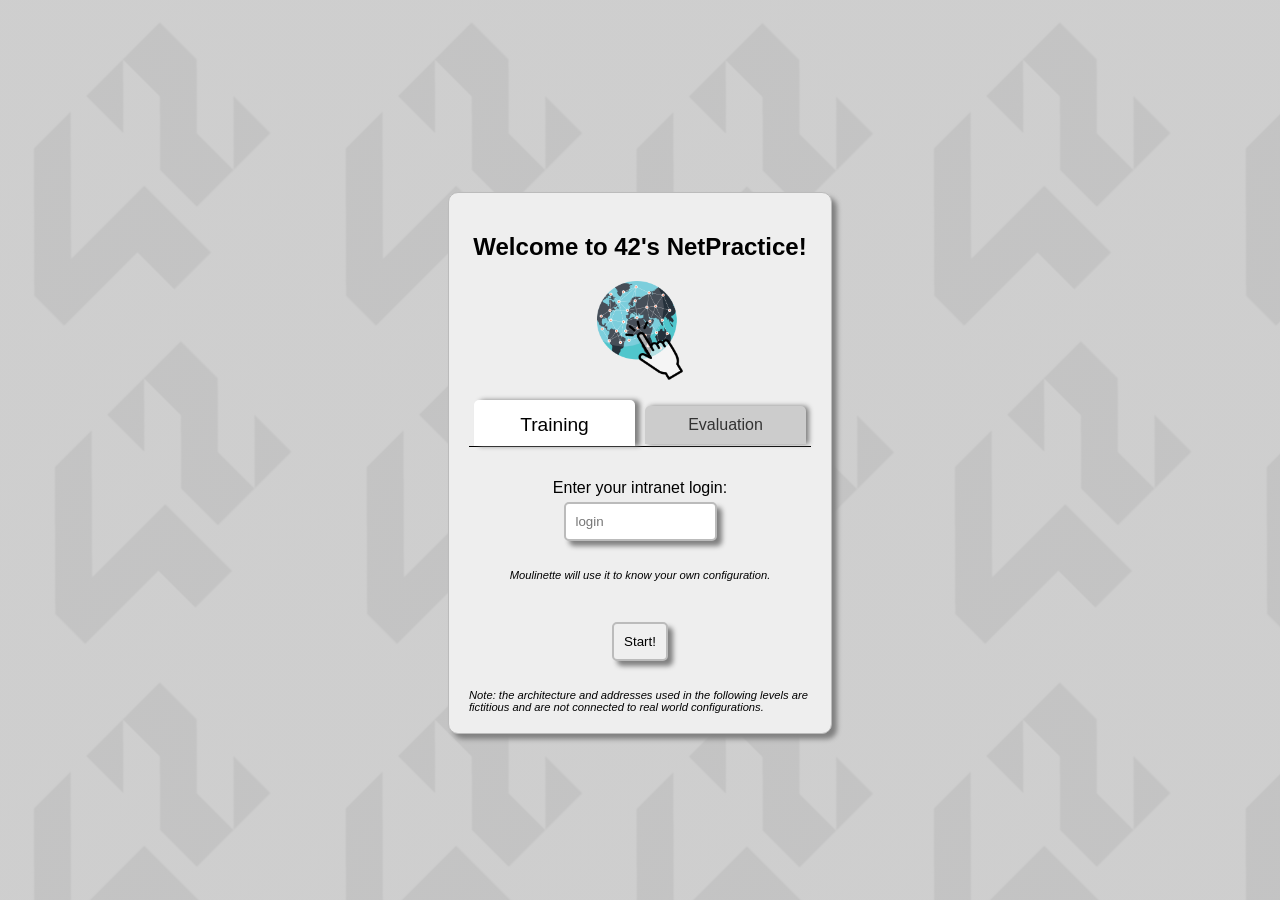
==== index.html @ 5cfabf1b "first commit" ====
<html>
  <head>
    <link rel="stylesheet" type="text/css" href="css/netpractice.css">
    <script src="js/intro.js"></script>
    <meta charset="UTF-8">
  </head>

  <body>
    <div class='intro_div fade-in'>
      <center>
		<h2>Welcome to 42's NetPractice!</h2>
		<img src="img/icon.png">
	  </center>
	  <div class='tabs'>
		<div id="button_0" onclick='showTab(0);'>Training</div>
		<div id="button_1" onclick='showTab(1);'>Evaluation</div>
	  </div>

	  <div id='tab_0' class="tab">
		Enter your intranet login:<br />
		<input id='input_login' type=text size=15 placeholder="login"><br />
		<span class='footnote'>Moulinette will use it to know your own configuration.</span>
		<br /><br />
		<input type=button value="Start!" onclick='save_login();'>
	  </div>
	  <div id='tab_1' class="tab">
		In this evaluation mode, three random levels from 6 to 10 will be offered to be solved in 15 minutes.
		<br /><span class="footnote">&nbsp;</span><br />Good luck!
		<br /><br />
		<input type=button value="Start!" onclick='start_eval();'>
	  </div>

	  <br />
      <span class='footnote'>Note: the architecture and addresses used in the following levels are fictitious and are not connected to real world configurations.</span>
    </div>
	
    <script>
	  document.getElementById('input_login').value = load_login();
	  showTab(0);
	</script>
  </body>
</html>
---- css/netpractice.css ----
/* net Practice CSS */
/* Warning : some parameters are set / modified by script */


body {
    font-family: "Arial", sans-serif;
    padding:0px;
    margin:0px;
	background:	linear-gradient(rgba(204, 204, 204, 0.9), rgba(204, 204, 204, 0.9)), url("../img/site-bg.png");
}


* {
    box-sizing: border-box;
}



.fade-in {
    opacity: 0;
    animation: fadeInUp .6s ease-out forwards;
}

@keyframes fadeInUp {
    from {
        opacity: 0;
        transform: translateY(20px);
    }
    to {
        opacity: 1;
        transform: translateY(0);
    }
}



/* message box in index.html */

.intro_div {
    background-color: #EEEEEE;
    border: 1px solid #BBBBBB;
    border-radius: 10px;
    padding:20px;
    width:30%;
    margin:auto;
    margin-top: 15%;
    /* text-align: left; */
    box-shadow: 5px 5px 5px gray;

}

.intro_div img {
	width: 25%;
}

.intro_div .tabs {
	margin-top: 20px;
	display: flex;
	flex-direction: row;
	width: 100%;
	align-items: center;
	border-bottom: 1px solid black;
	margin-bottom: 2em;
	gap: 10px;
	padding-left: 5px;
	padding-right: 5px;
}

.intro_div .tabs div {
	flex: 1;
	text-align: center;
	padding: 10px;
	border-top-left-radius: 5px;
	border-top-right-radius: 5px;
    box-shadow: 3px 0px 5px gray;
	border: 0px solid white;
	cursor: pointer;
}


.tab {
	display: none;
	align-items: center;
	flex-direction: column;
	text-align: center;
}


	
.intro_div input {
	padding: 10px;
	margin-top: 5px;
	margin-bottom: 10px;
	border-radius: 5px;
    border: 2px solid #BBBBBB;
	box-shadow: 5px 5px 5px gray;
    transition: transform 0.3s ease;
}

.intro_div input:hover {
	box-shadow: 5px 7px 5px gray;
	transform: translate(-2px, -2px);
}

/* goals div */
.goals_div {
	margin: 5px;
    background-color: #FFFFFF;
    width:calc(100% - 10px);
    border:1px solid #BBBBBB;
    border-radius:5px;
    padding: 5px;
	box-shadow: 3px 3px 3px gray;
}

.goals_div h2 {
    margin:5px;
    font-style:italic;
}

.goals_div input {
	padding: 10px;
	margin-top: 5px;
	margin-bottom: 10px;
	border-radius: 5px;
    border: 1px solid #BBBBBB;
	box-shadow: 5px 5px 5px gray;
	transition: transform 0.3s ease;
}

.goals_div input:hover {
	box-shadow: 5px 7px 5px gray;
	transform: translate(-2px, -2px);
}



/* SVG layer */
.svg_layer {
    z-index:-4;
    position:absolute;
    top:0px;
    left:0px;
}


/* logs window */
.logs_div {
    background-color: #cce6ff;
    border:1px solid gray;
    border-top-left-radius:3px;
    border-bottom-left-radius:3px;
    border-bottom-right-radius:3px;
    position:fixed;
    bottom:0px;
    right:0px;
    width:250px;
    height:200px;
    font-size:70%;
	margin: 4px;
	box-shadow: 3px 3px 3px gray;
}

.logs_button {
    background-color: #cce6ff;
    position:absolute;
	top:-20px;
	width: 20px;
	height: 20px;
	right: 0px;
	box-shadow: 3px 0px 3px gray;
    border:1px solid gray;
	border-bottom: 0px solid gray;
	border-top-left-radius: 3px;
	border-top-right-radius: 3px;
	text-align: center;
	vertical-align: middle;
	cursor: pointer;
}

.logs_inner {
	width: 100%;
	height: 100%;
    overflow-y: scroll;
    position:absolute;
	top: 0px;
	left: 0px;
	padding: 3px;
}

/* host div (image) */
.host_div {
    background-size:contain;
    background-repeat: no-repeat;
    background-position: center;
    /* will be updated by script : position, top, left, width, height, background-image */
}


/* host info (name, route) div */
.host_info_div {
    min-width: 170px;
    min-height: 50px;
    background-color:rgba(170, 250, 170, 0.9);
    /* border: 3px solid rgba(150, 150, 255, 0.9); */
	border: 1px solid gray;
    border-radius: 3px;	
	box-shadow: 3px 3px 3px gray;
	padding: 1px;
    /* will be updated by script : position, top, left */
}

.host_info_div table {
	width: 100%;
}
.host_info_div table td {
	text-align:center;
}


.if_tab {
    border-collapse: collapse;
}

/* interface div */
.itf_div {
    min-width: 176px;
    height: 70px;
    background-color: rgba(250, 190, 190, 0.9);
	/* border: 3px solid rgba(150, 150, 150, 0.9); */
	border: 1px solid gray;
    border-radius: 3px;
	box-shadow: 3px 3px 3px gray;
	padding: 1px;
    /* will be updated by script : position, top, left */
}

.itf_div table {
	width:100%;
}
.itf_div table td {
	text-align:center;
}

/* intro footnote */
.footnote {
    font-size:70%;
    font-style:italic;
}
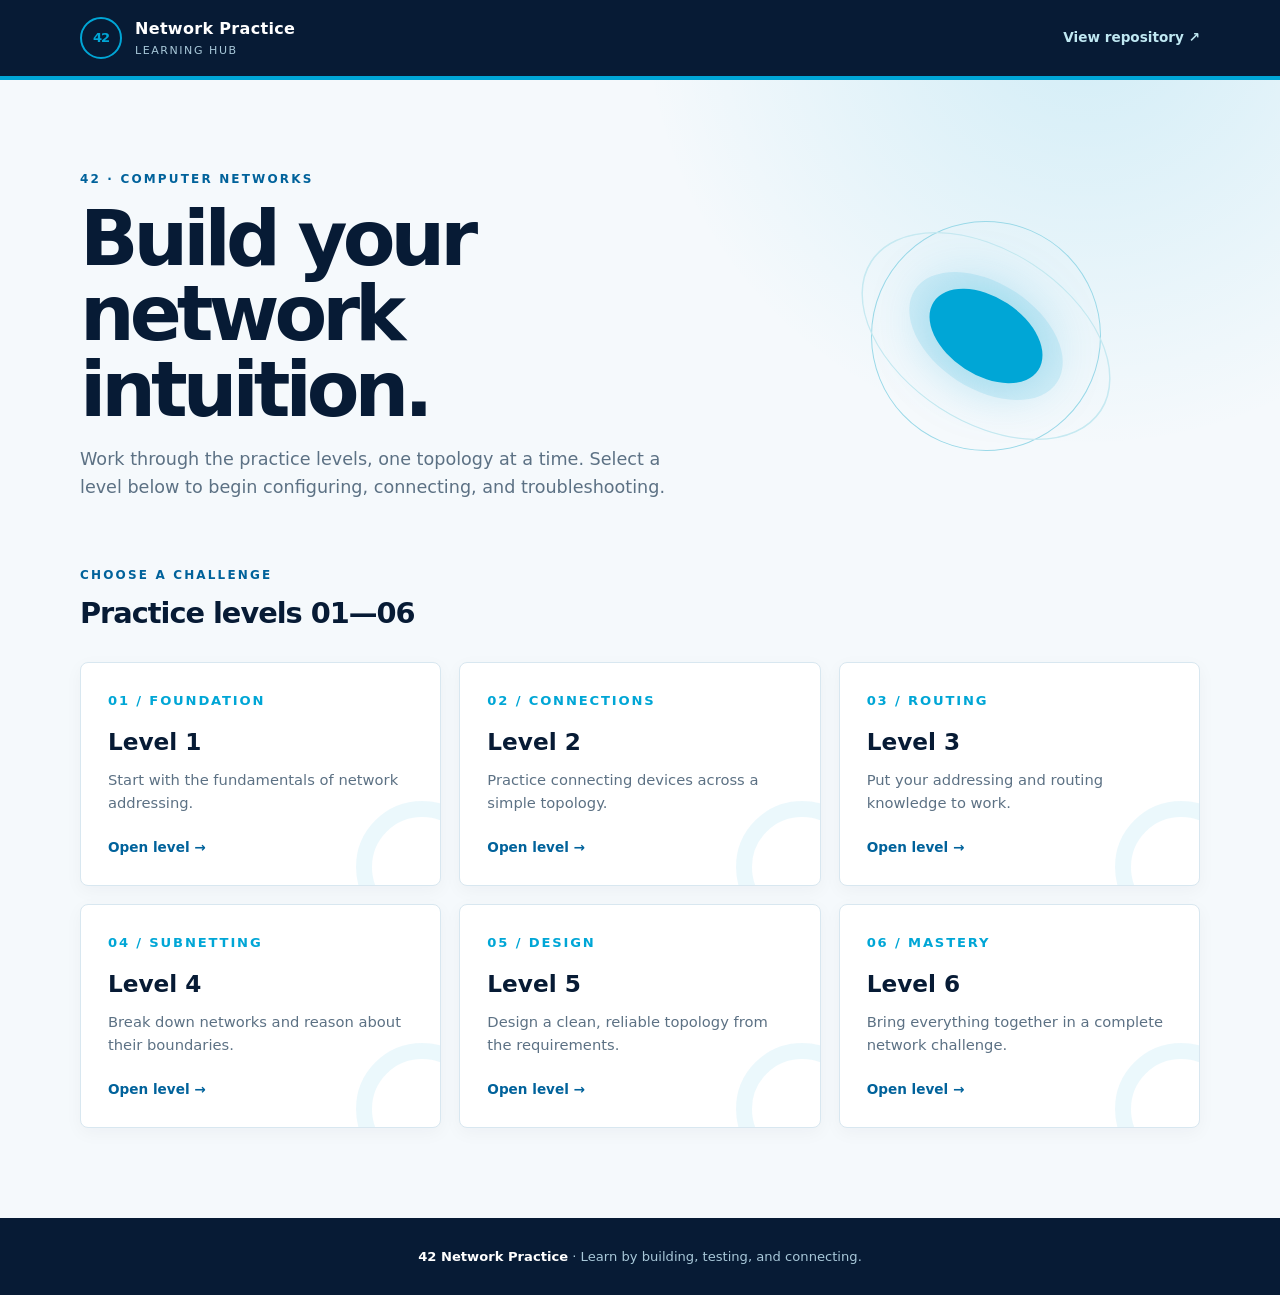
==== commit fcb8e3c6: "Add a polished navigation landing page for network practice levels" ====
--- a/index.html
+++ b/index.html
@@ -1,42 +1,266 @@
-<html>
-  <head>
-    <link rel="stylesheet" type="text/css" href="css/netpractice.css">
-    <script src="js/intro.js"></script>
-    <meta charset="UTF-8">
-  </head>
-
-  <body>
-    <div class='intro_div fade-in'>
-      <center>
-		<h2>Welcome to 42's NetPractice!</h2>
-		<img src="img/icon.png">
-	  </center>
-	  <div class='tabs'>
-		<div id="button_0" onclick='showTab(0);'>Training</div>
-		<div id="button_1" onclick='showTab(1);'>Evaluation</div>
-	  </div>
-
-	  <div id='tab_0' class="tab">
-		Enter your intranet login:<br />
-		<input id='input_login' type=text size=15 placeholder="login"><br />
-		<span class='footnote'>Moulinette will use it to know your own configuration.</span>
-		<br /><br />
-		<input type=button value="Start!" onclick='save_login();'>
-	  </div>
-	  <div id='tab_1' class="tab">
-		In this evaluation mode, three random levels from 6 to 10 will be offered to be solved in 15 minutes.
-		<br /><span class="footnote">&nbsp;</span><br />Good luck!
-		<br /><br />
-		<input type=button value="Start!" onclick='start_eval();'>
-	  </div>
-
-	  <br />
-      <span class='footnote'>Note: the architecture and addresses used in the following levels are fictitious and are not connected to real world configurations.</span>
-    </div>
-	
-    <script>
-	  document.getElementById('input_login').value = load_login();
-	  showTab(0);
-	</script>
-  </body>
+<!DOCTYPE html>
+<html lang="en">
+<head>
+  <meta charset="UTF-8" />
+  <meta name="viewport" content="width=device-width, initial-scale=1.0" />
+  <meta name="description" content="42 Network Practice — choose a level and sharpen your networking skills." />
+  <title>42 Network Practice | Learning Hub</title>
+  <style>
+    :root {
+      --navy: #071b35;
+      --blue: #00629b;
+      --cyan: #00a6d6;
+      --ink: #102a43;
+      --muted: #5c7184;
+      --paper: #f5f9fc;
+      --white: #ffffff;
+      --line: #d8e7f0;
+      --shadow: 0 18px 45px rgba(7, 27, 53, 0.12);
+    }
+
+    * { box-sizing: border-box; }
+
+    html { scroll-behavior: smooth; }
+
+    body {
+      margin: 0;
+      color: var(--ink);
+      background:
+        radial-gradient(circle at 85% 0%, rgba(0, 166, 214, 0.15), transparent 28rem),
+        var(--paper);
+      font-family: Inter, ui-sans-serif, system-ui, -apple-system, BlinkMacSystemFont, "Segoe UI", sans-serif;
+      line-height: 1.6;
+    }
+
+    a { color: inherit; text-decoration: none; }
+
+    .topbar {
+      background: var(--navy);
+      border-bottom: 4px solid var(--cyan);
+      color: var(--white);
+    }
+
+    .nav {
+      width: min(1120px, calc(100% - 40px));
+      margin: auto;
+      min-height: 76px;
+      display: flex;
+      align-items: center;
+      justify-content: space-between;
+      gap: 24px;
+    }
+
+    .brand {
+      display: inline-flex;
+      align-items: center;
+      gap: 13px;
+      font-weight: 800;
+      letter-spacing: .02em;
+    }
+
+    .brand-mark {
+      width: 42px;
+      height: 42px;
+      display: grid;
+      place-items: center;
+      border: 2px solid var(--cyan);
+      border-radius: 50%;
+      color: var(--cyan);
+      font-size: .82rem;
+      font-weight: 900;
+      letter-spacing: -.08em;
+    }
+
+    .brand small {
+      display: block;
+      color: #a8c8d9;
+      font-size: .69rem;
+      font-weight: 500;
+      letter-spacing: .14em;
+      text-transform: uppercase;
+    }
+
+    .github-link {
+      color: #bfe8f2;
+      font-size: .85rem;
+      font-weight: 700;
+    }
+
+    .github-link:hover { color: var(--white); }
+
+    main { width: min(1120px, calc(100% - 40px)); margin: auto; }
+
+    .hero {
+      display: grid;
+      grid-template-columns: 1.2fr .8fr;
+      align-items: center;
+      gap: 50px;
+      padding: 90px 0 65px;
+    }
+
+    .eyebrow {
+      color: var(--blue);
+      font-size: .75rem;
+      font-weight: 800;
+      letter-spacing: .18em;
+      text-transform: uppercase;
+    }
+
+    h1 {
+      max-width: 700px;
+      margin: 12px 0 18px;
+      color: var(--navy);
+      font-size: clamp(2.7rem, 6vw, 5.4rem);
+      line-height: .98;
+      letter-spacing: -.065em;
+    }
+
+    .hero p {
+      max-width: 600px;
+      margin: 0;
+      color: var(--muted);
+      font-size: 1.1rem;
+    }
+
+    .hero-art {
+      position: relative;
+      min-height: 250px;
+      display: grid;
+      place-items: center;
+    }
+
+    .orbit {
+      width: 230px;
+      height: 230px;
+      border: 1px solid #9bd9e8;
+      border-radius: 50%;
+      transform: rotate(-22deg);
+    }
+
+    .orbit::before, .orbit::after {
+      content: "";
+      position: absolute;
+      inset: 28px;
+      border: 1px solid #c6e9f1;
+      border-radius: 50%;
+      transform: rotate(55deg) scaleX(1.6);
+    }
+
+    .orbit::after { inset: 75px; background: var(--cyan); border: 0; box-shadow: 0 0 0 14px rgba(0, 166, 214, .12), 0 0 45px rgba(0, 166, 214, .35); }
+
+    .section-heading { margin-bottom: 26px; }
+    .section-heading h2 { margin: 5px 0 0; color: var(--navy); font-size: 1.8rem; letter-spacing: -.035em; }
+
+    .levels {
+      display: grid;
+      grid-template-columns: repeat(3, 1fr);
+      gap: 18px;
+      padding-bottom: 90px;
+    }
+
+    .level-card {
+      position: relative;
+      overflow: hidden;
+      min-height: 220px;
+      padding: 27px;
+      display: flex;
+      flex-direction: column;
+      justify-content: space-between;
+      background: var(--white);
+      border: 1px solid var(--line);
+      border-radius: 8px;
+      box-shadow: 0 5px 18px rgba(7, 27, 53, .04);
+      transition: transform .2s ease, box-shadow .2s ease, border-color .2s ease;
+    }
+
+    .level-card::after {
+      content: "";
+      position: absolute;
+      width: 100px;
+      height: 100px;
+      right: -48px;
+      bottom: -48px;
+      border: 16px solid rgba(0, 166, 214, .08);
+      border-radius: 50%;
+    }
+
+    .level-card:hover, .level-card:focus-within {
+      transform: translateY(-6px);
+      border-color: var(--cyan);
+      box-shadow: var(--shadow);
+    }
+
+    .level-number { color: var(--cyan); font-size: .82rem; font-weight: 900; letter-spacing: .14em; }
+    .level-card h3 { margin: 12px 0 7px; color: var(--navy); font-size: 1.45rem; }
+    .level-card p { margin: 0; color: var(--muted); font-size: .92rem; }
+
+    .launch {
+      margin-top: 22px;
+      color: var(--blue);
+      font-size: .85rem;
+      font-weight: 800;
+    }
+
+    .launch::after { content: "  →"; transition: margin-left .2s ease; }
+    .level-card:hover .launch::after { margin-left: 4px; }
+
+    footer {
+      padding: 28px 20px;
+      background: var(--navy);
+      color: #a8c8d9;
+      text-align: center;
+      font-size: .82rem;
+    }
+
+    footer strong { color: var(--white); }
+
+    @media (max-width: 760px) {
+      .nav { min-height: 68px; }
+      .github-link { display: none; }
+      .hero { grid-template-columns: 1fr; gap: 15px; padding: 65px 0 50px; }
+      .hero-art { min-height: 180px; }
+      .orbit { width: 170px; height: 170px; }
+      .levels { grid-template-columns: 1fr; padding-bottom: 60px; }
+    }
+  </style>
+</head>
+<body>
+  <header class="topbar">
+    <nav class="nav" aria-label="Primary navigation">
+      <a class="brand" href="index.html" aria-label="42 Network Practice home">
+        <span class="brand-mark">42</span>
+        <span>Network Practice<small>Learning hub</small></span>
+      </a>
+      <a class="github-link" href="https://github.com/fuadTamim1/42_net_practice" target="_blank" rel="noopener">View repository ↗</a>
+    </nav>
+  </header>
+
+  <main>
+    <section class="hero" aria-labelledby="page-title">
+      <div>
+        <div class="eyebrow">42 · Computer Networks</div>
+        <h1 id="page-title">Build your network intuition.</h1>
+        <p>Work through the practice levels, one topology at a time. Select a level below to begin configuring, connecting, and troubleshooting.</p>
+      </div>
+      <div class="hero-art" aria-hidden="true"><div class="orbit"></div></div>
+    </section>
+
+    <section aria-labelledby="levels-title">
+      <div class="section-heading">
+        <div class="eyebrow">Choose a challenge</div>
+        <h2 id="levels-title">Practice levels 01—06</h2>
+      </div>
+      <div class="levels">
+        <a class="level-card" href="level1.html"><div><div class="level-number">01 / FOUNDATION</div><h3>Level 1</h3><p>Start with the fundamentals of network addressing.</p></div><span class="launch">Open level</span></a>
+        <a class="level-card" href="level2.html"><div><div class="level-number">02 / CONNECTIONS</div><h3>Level 2</h3><p>Practice connecting devices across a simple topology.</p></div><span class="launch">Open level</span></a>
+        <a class="level-card" href="level3.html"><div><div class="level-number">03 / ROUTING</div><h3>Level 3</h3><p>Put your addressing and routing knowledge to work.</p></div><span class="launch">Open level</span></a>
+        <a class="level-card" href="level4.html"><div><div class="level-number">04 / SUBNETTING</div><h3>Level 4</h3><p>Break down networks and reason about their boundaries.</p></div><span class="launch">Open level</span></a>
+        <a class="level-card" href="level5.html"><div><div class="level-number">05 / DESIGN</div><h3>Level 5</h3><p>Design a clean, reliable topology from the requirements.</p></div><span class="launch">Open level</span></a>
+        <a class="level-card" href="level6.html"><div><div class="level-number">06 / MASTERY</div><h3>Level 6</h3><p>Bring everything together in a complete network challenge.</p></div><span class="launch">Open level</span></a>
+      </div>
+    </section>
+  </main>
+
+  <footer><strong>42 Network Practice</strong> · Learn by building, testing, and connecting.</footer>
+</body>
 </html>
